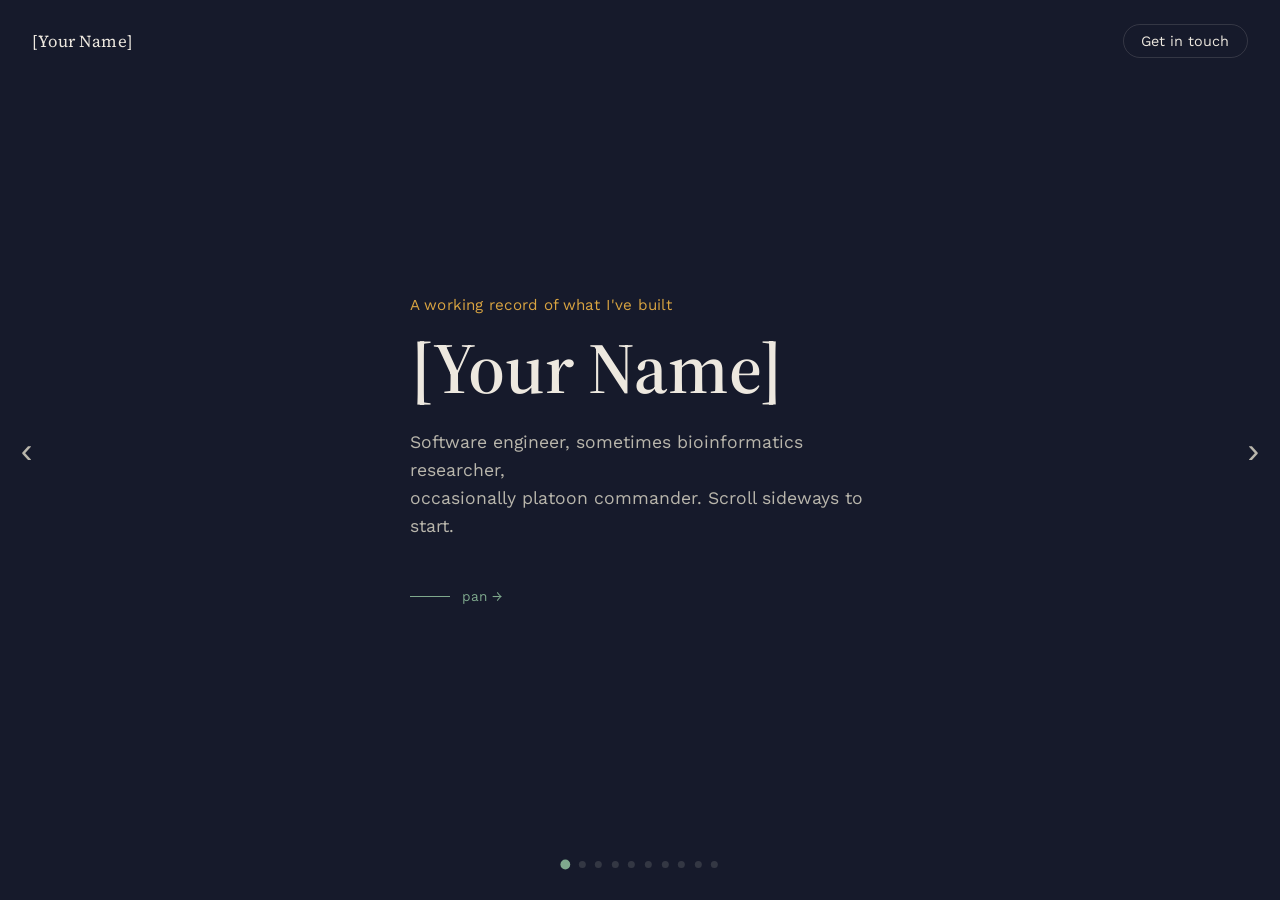
==== index.html @ c59a6c5e "feat: initial outline of website flow" ====
<!DOCTYPE html>
<html lang="en">
<head>
<meta charset="UTF-8">
<meta name="viewport" content="width=device-width, initial-scale=1.0">
<title>[Your Name] — Portfolio</title>
<link rel="preconnect" href="https://fonts.googleapis.com">
<link rel="preconnect" href="https://fonts.gstatic.com" crossorigin>
<link href="https://fonts.googleapis.com/css2?family=Source+Serif+4:ital,opsz,wght@0,8..60,400;0,8..60,600;1,8..60,500&family=Work+Sans:wght@400;500;600&display=swap" rel="stylesheet">
<link rel="stylesheet" href="styles.css">
</head>
<body>

<header class="site-chrome">
  <a class="mark" href="index.html">[Your Name]</a>
  <a class="contact-link" href="contact.html">Get in touch</a>
</header>

<div class="pan-container" id="panContainer">

  <!-- ============ HERO ============ -->
  <section class="panel hero" id="hero">
    <div class="hero-inner">
      <p class="hero-kicker">A working record of what I've built</p>
      <h1 class="hero-title">[Your Name]</h1>
      <p class="hero-sub">Software engineer, sometimes bioinformatics researcher,<br>occasionally platoon commander. Scroll sideways to start.</p>
      <div class="scroll-hint" aria-hidden="true">
        <span></span>
        <p>pan →</p>
      </div>
    </div>
  </section>

  <!-- ============ 01 — DEVIANTART ============ -->
  <section class="panel" id="deviantart">
    <div class="panel-inner layout-a">
      <div class="panel-media">
        <div class="media-slot" data-hint="Drop the DeviantArt logo here">
          <span>DeviantArt logo</span>
        </div>
      </div>
      <div class="panel-text">
        <p class="chapter">Chapter 01 — 2025</p>
        <h2>DeviantArt <em>(Wix.com)</em></h2>
        <p class="role">Data / ML Infrastructure Intern</p>
        <p class="story">Four months rebuilding production data infrastructure for a live analytics platform. I designed a zero-downtime migration off three legacy databases, built a distributed-locking system for concurrent data ingestion, and worked on ML inference pipelines for image embeddings — without ever breaking a system other teams depended on daily.</p>
        <ul class="tags">
          <li>AWS</li>
          <li>DynamoDB</li>
          <li>Glue / Spark</li>
          <li>Python</li>
          <li>SageMaker</li>
          <li>Apache Iceberg</li>
        </ul>
      </div>
    </div>
  </section>

  <!-- ============ 02 — MSL ============ -->
  <section class="panel" id="msl">
    <div class="panel-inner layout-b">
      <div class="panel-text">
        <p class="chapter">Chapter 02 — 2024</p>
        <h2>Michael Smith Laboratories</h2>
        <p class="role">Bioinformatics Co-op</p>
        <p class="story">Eight months inside a national cancer research initiative, building an unsupervised clustering pipeline to validate tumor subtype classifications from gene expression data. The analysis surfaced a real sample-mislabeling issue. I also owned the lab's data automation and cloud infrastructure, and trained the team on our analytics platform.</p>
        <ul class="tags">
          <li>Python</li>
          <li>R / DESeq2</li>
          <li>Nextflow</li>
          <li>Docker</li>
          <li>SQL</li>
        </ul>
      </div>
      <div class="panel-media">
        <div class="media-slot" data-hint="Optional: lab / sequencing related image">
          <span>Image placeholder</span>
        </div>
      </div>
    </div>
  </section>

  <!-- ============ 03 — FACULTY OF MEDICINE ============ -->
  <section class="panel" id="fom">
    <div class="panel-inner layout-a">
      <div class="panel-media">
        <div class="media-slot video" data-hint="Drop in a short video demo">
          <span>Video demo</span>
        </div>
        <div class="media-slot small" data-hint="Drop in an email example / testimonial">
          <span>Email example</span>
        </div>
      </div>
      <div class="panel-text">
        <p class="chapter">Chapter 03 — 2024</p>
        <h2>UBC Faculty of Medicine</h2>
        <p class="role">Software Engineer / Business Analyst Steward</p>
        <p class="story">Designed and built a database-backed auditing tool that cut response times nearly in half. I worked directly with stakeholders to translate real administrative workflows into working software, balancing technical architecture with requirements gathering across developers, design, and research teams.</p>
        <ul class="tags">
          <li>Oracle</li>
          <li>Oracle APEX</li>
          <li>SQL</li>
          <li>RBAC design</li>
        </ul>
      </div>
    </div>
  </section>

  <!-- ============ 04 — PLATOON COMMANDER ============ -->
  <section class="panel" id="dnd">
    <div class="panel-inner layout-b">
      <div class="panel-text">
        <p class="chapter">Chapter 04 — 2024</p>
        <h2>Platoon Commander</h2>
        <p class="role">Department of National Defence</p>
        <p class="story">Led a platoon through a summer of cadet training, managing people and shifting priorities in real time. From last-minute schedule disruptions to on-the-ground problem solving under tight timelines, it was a crash course in delegation and staying composed when the plan changes.</p>
        <ul class="tags">
          <li>Delegation</li>
          <li>Prioritization</li>
          <li>Crisis management</li>
          <li>Team coordination</li>
        </ul>
      </div>
      <div class="panel-media">
        <div class="media-slot" data-hint="Optional: training / parade photo">
          <span>Image placeholder</span>
        </div>
      </div>
    </div>
  </section>

  <!-- ============ 05 — UBC LAUNCHPAD ============ -->
  <section class="panel" id="launchpad">
    <div class="panel-inner layout-a">
      <div class="panel-media">
        <div class="media-slot" data-hint="Optional: Launchpad logo / event photo">
          <span>Image placeholder</span>
        </div>
      </div>
      <div class="panel-text">
        <p class="chapter">Chapter 05 — Ongoing</p>
        <h2>UBC Launchpad</h2>
        <p class="role">Sponsorships Coordinator</p>
        <p class="story">Sponsorships coordinator for UBC's largest software engineering club. I manage sponsor relationships end-to-end — sourcing, pitching, and building custom packages — translating between what sponsors want and what the club can realistically deliver.</p>
        <ul class="tags">
          <li>Figma</li>
          <li>Relationship management</li>
          <li>Stakeholder communication</li>
        </ul>
      </div>
    </div>
  </section>

  <!-- ============ 06 — UBC ORBIT ============ -->
  <section class="panel" id="orbit">
    <div class="panel-inner layout-b">
      <div class="panel-text">
        <p class="chapter">Chapter 06 — Ongoing</p>
        <h2>UBC Orbit <em>(ALEASAT)</em></h2>
        <p class="role">Full-Stack Developer</p>
        <p class="story">Full-stack developer on a student satellite design team, working across backend infrastructure and orbital mechanics. I've built account/API systems, debugged Kubernetes deployment failures, and automated spacecraft lifetime compliance analysis using aerospace simulation tools.</p>
        <ul class="tags">
          <li>TypeScript</li>
          <li>Prisma / PostgreSQL</li>
          <li>Docker</li>
          <li>Kubernetes</li>
          <li>Python</li>
        </ul>
      </div>
      <div class="panel-media">
        <div class="media-slot" data-hint="Drop in the team photo">
          <span>Team photo</span>
        </div>
        <div class="media-slot small" data-hint="Drop in the Orbit logo">
          <span>Logo</span>
        </div>
      </div>
    </div>
  </section>

  <!-- ============ 07 — ATHLEKIN ============ -->
  <section class="panel" id="athlekin">
    <div class="panel-inner layout-a">
      <div class="panel-media">
        <div class="media-slot video" data-hint="Drop in a demo video">
          <span>Demo video</span>
        </div>
        <div class="media-slot small" data-hint="Drop in an AI-generated cover image">
          <span>Cover image</span>
        </div>
      </div>
      <div class="panel-text">
        <p class="chapter">Project — Athlekin</p>
        <h2>Athlekin</h2>
        <p class="story placeholder-copy">[Placeholder — add a short description: what Athlekin does, who it's for, and your role building it.]</p>
        <ul class="tags placeholder-copy">
          <li>[Add tech stack]</li>
        </ul>
      </div>
    </div>
  </section>

  <!-- ============ 08 — MERN PROJECT ============ -->
  <section class="panel" id="mern-project">
    <div class="panel-inner layout-b">
      <div class="panel-text">
        <p class="chapter">Project — [Name TBD]</p>
        <h2>[MERN Project Name]</h2>
        <p class="story placeholder-copy">[Placeholder — add a short description of the project, the problem it solves, and your role.]</p>
        <ul class="tags placeholder-copy">
          <li>MongoDB</li>
          <li>Express</li>
          <li>React</li>
          <li>Node.js</li>
        </ul>
      </div>
      <div class="panel-media">
        <div class="media-slot video" data-hint="Drop in a demo video">
          <span>Demo video</span>
        </div>
      </div>
    </div>
  </section>

  <!-- ============ CLOSING ============ -->
  <section class="panel closing" id="closing">
    <div class="hero-inner">
      <h2 class="closing-title">That's the story so far.</h2>
      <p class="hero-sub">If any of it's relevant to what you're working on, I'd like to hear about it.</p>
      <a class="closing-cta" href="contact.html">Get in touch</a>
    </div>
  </section>

</div>

<nav class="dots" id="dots" aria-label="Section navigation"></nav>
<button class="pan-arrow left" id="arrowLeft" aria-label="Previous section">‹</button>
<button class="pan-arrow right" id="arrowRight" aria-label="Next section">›</button>

<script src="script.js"></script>
</body>
</html>
---- styles.css ----
/* ===== Tokens ===== */
:root{
  --ink: #161A2B;
  --ink-soft: #1D2238;
  --paper: #EDE8DF;
  --paper-dim: #B9B6AC;
  --sage: #7FA98D;
  --ochre: #D9A441;
  --line: rgba(237, 232, 223, 0.14);

  --font-display: 'Source Serif 4', serif;
  --font-body: 'Work Sans', sans-serif;
}

*{ box-sizing: border-box; }

html, body{
  margin:0;
  padding:0;
  background: var(--ink);
  color: var(--paper);
  font-family: var(--font-body);
  height: 100%;
  overflow: hidden;
}

h1, h2{
  font-family: var(--font-display);
  font-weight: 600;
  margin: 0;
}

em{ font-style: italic; color: var(--sage); }

a{ color: inherit; }

/* ===== Site chrome ===== */
.site-chrome{
  position: fixed;
  top: 0; left: 0; right: 0;
  display: flex;
  justify-content: space-between;
  align-items: center;
  padding: 1.5rem 2rem;
  z-index: 50;
  pointer-events: none;
}
.site-chrome a{ pointer-events: auto; text-decoration: none; }

.mark{
  font-family: var(--font-display);
  font-size: 1.05rem;
  letter-spacing: 0.01em;
}

.contact-link{
  font-size: 0.9rem;
  padding: 0.5rem 1.1rem;
  border: 1px solid var(--line);
  border-radius: 999px;
  transition: border-color 0.2s ease, background 0.2s ease;
}
.contact-link:hover{
  border-color: var(--sage);
  background: rgba(127,169,141,0.08);
}

/* ===== Pan container ===== */
.pan-container{
  height: 100%;
  width: 100%;
  display: flex;
  overflow-x: auto;
  overflow-y: hidden;
  scroll-snap-type: x mandatory;
  scroll-behavior: smooth;
  -webkit-overflow-scrolling: touch;
}
.pan-container::-webkit-scrollbar{ display:none; }

.panel{
  flex: 0 0 100vw;
  width: 100vw;
  height: 100%;
  scroll-snap-align: start;
  display: flex;
  align-items: center;
  justify-content: center;
  padding: 0 8vw;
  transition: opacity 0.4s ease, transform 0.4s ease;
}

/* ===== Hero / closing ===== */
.hero-inner{
  max-width: 640px;
  text-align: left;
}
.hero-kicker{
  color: var(--ochre);
  font-size: 0.95rem;
  margin: 0 0 1rem;
  letter-spacing: 0.01em;
}
.hero-title{
  font-size: clamp(2.6rem, 6vw, 4.5rem);
  line-height: 1.05;
}
.hero-sub{
  margin-top: 1.4rem;
  color: var(--paper-dim);
  font-size: 1.1rem;
  line-height: 1.6;
  max-width: 460px;
}
.scroll-hint{
  margin-top: 3rem;
  display: flex;
  align-items: center;
  gap: 0.75rem;
  color: var(--sage);
}
.scroll-hint span{
  width: 40px;
  height: 1px;
  background: var(--sage);
  display: inline-block;
  animation: pulse-line 2.2s ease-in-out infinite;
}
.scroll-hint p{ margin:0; font-size: 0.85rem; }
@keyframes pulse-line{
  0%, 100%{ width: 40px; opacity: 1; }
  50%{ width: 70px; opacity: 0.5; }
}

.closing{ text-align: center; }
.closing .hero-inner{ text-align: center; margin: 0 auto; }
.closing-title{
  font-size: clamp(2rem, 4.5vw, 3rem);
  margin-bottom: 1rem;
}
.closing-cta{
  display: inline-block;
  margin-top: 2.2rem;
  padding: 0.9rem 2rem;
  border: 1px solid var(--sage);
  border-radius: 999px;
  text-decoration: none;
  color: var(--paper);
  font-size: 1rem;
  transition: background 0.2s ease, color 0.2s ease;
}
.closing-cta:hover{
  background: var(--sage);
  color: var(--ink);
}

/* ===== Story panels ===== */
.panel-inner{
  display: grid;
  grid-template-columns: 1fr 1fr;
  gap: 5vw;
  align-items: center;
  max-width: 1200px;
  width: 100%;
}
.layout-b{ direction: rtl; }
.layout-b > *{ direction: ltr; }

.chapter{
  font-family: var(--font-display);
  font-style: italic;
  color: var(--ochre);
  font-size: 1rem;
  margin: 0 0 0.6rem;
}
.panel-text h2{
  font-size: clamp(1.8rem, 3.2vw, 2.6rem);
  line-height: 1.15;
}
.role{
  color: var(--sage);
  font-size: 0.95rem;
  margin: 0.5rem 0 1.3rem;
  font-weight: 500;
}
.story{
  color: var(--paper-dim);
  font-size: 1.02rem;
  line-height: 1.65;
  max-width: 46ch;
  margin: 0 0 1.6rem;
}

.tags{
  list-style: none;
  padding: 0;
  margin: 0;
  display: flex;
  flex-wrap: wrap;
  gap: 0.55rem;
}
.tags li{
  font-size: 0.82rem;
  padding: 0.4rem 0.85rem;
  border: 1px solid var(--line);
  border-radius: 999px;
  color: var(--paper);
}

.placeholder-copy{
  color: var(--ochre);
  opacity: 0.75;
  font-style: italic;
}

/* ===== Media slots ===== */
.panel-media{
  display: flex;
  flex-direction: column;
  gap: 1rem;
}
.media-slot{
  border: 1px dashed var(--line);
  border-radius: 6px;
  aspect-ratio: 4 / 3;
  display: flex;
  align-items: center;
  justify-content: center;
  color: var(--paper-dim);
  font-size: 0.9rem;
  background: var(--ink-soft);
}
.media-slot.video{ aspect-ratio: 16 / 9; }
.media-slot.small{ aspect-ratio: 21 / 9; }

/* ===== Progress dots ===== */
.dots{
  position: fixed;
  bottom: 2rem;
  left: 50%;
  transform: translateX(-50%);
  display: flex;
  gap: 0.6rem;
  z-index: 50;
}
.dot{
  width: 7px;
  height: 7px;
  border-radius: 50%;
  background: var(--line);
  border: none;
  cursor: pointer;
  padding: 0;
  transition: background 0.25s ease, transform 0.25s ease;
}
.dot.active{
  background: var(--sage);
  transform: scale(1.4);
}

/* ===== Pan arrows ===== */
.pan-arrow{
  position: fixed;
  top: 50%;
  transform: translateY(-50%);
  background: transparent;
  border: none;
  color: var(--paper-dim);
  font-size: 2.2rem;
  cursor: pointer;
  z-index: 50;
  padding: 0.5rem 0.8rem;
  transition: color 0.2s ease;
}
.pan-arrow:hover{ color: var(--sage); }
.pan-arrow.left{ left: 0.5rem; }
.pan-arrow.right{ right: 0.5rem; }

/* ===== Responsive ===== */
@media (max-width: 860px){
  html, body{ overflow-y: auto; overflow-x: hidden; }
  .pan-container{
    display: block;
    overflow: visible;
    height: auto;
  }
  .panel{
    width: 100%;
    height: auto;
    min-height: 100vh;
    padding: 6rem 6vw 4rem;
    scroll-snap-align: none;
  }
  .panel-inner{
    grid-template-columns: 1fr;
  }
  .layout-b{ direction: ltr; }
  .layout-b .panel-media{ order: 2; }
  .pan-arrow, .dots{ display: none; }
  .story{ max-width: none; }
}

@media (prefers-reduced-motion: reduce){
  *{ animation: none !important; transition: none !important; }
}
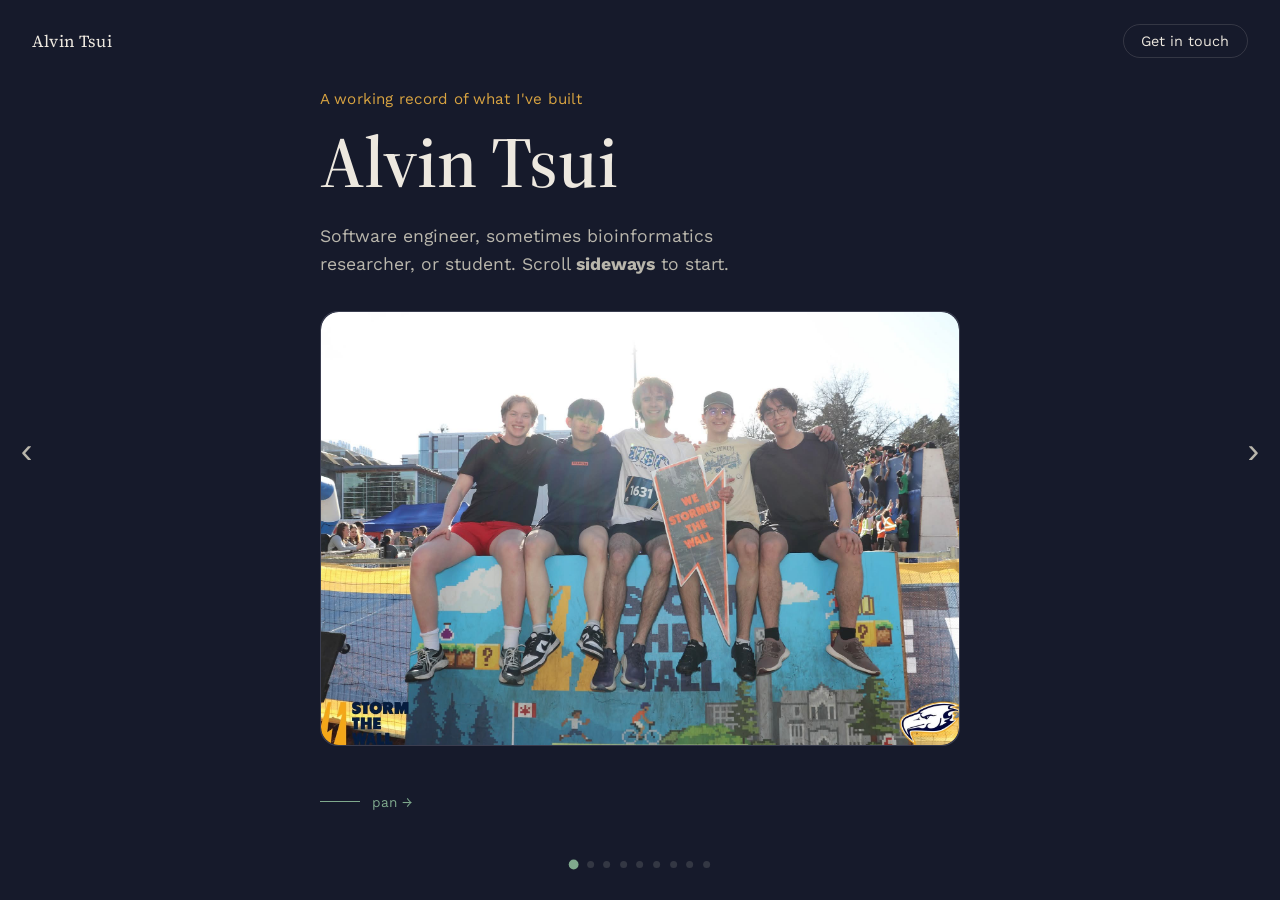
==== commit 5c52cbc3: "feat: added assets and profread writeups/formatting" ====
--- a/index.html
+++ b/index.html
@@ -3,7 +3,7 @@
 <head>
 <meta charset="UTF-8">
 <meta name="viewport" content="width=device-width, initial-scale=1.0">
-<title>[Your Name] — Portfolio</title>
+<title>Alvin Tsui — Portfolio</title>
 <link rel="preconnect" href="https://fonts.googleapis.com">
 <link rel="preconnect" href="https://fonts.gstatic.com" crossorigin>
 <link href="https://fonts.googleapis.com/css2?family=Source+Serif+4:ital,opsz,wght@0,8..60,400;0,8..60,600;1,8..60,500&family=Work+Sans:wght@400;500;600&display=swap" rel="stylesheet">
@@ -12,18 +12,22 @@
 <body>
 
 <header class="site-chrome">
-  <a class="mark" href="index.html">[Your Name]</a>
+  <a class="mark" href="index.html">Alvin Tsui</a>
   <a class="contact-link" href="contact.html">Get in touch</a>
 </header>
 
 <div class="pan-container" id="panContainer">
-
   <!-- ============ HERO ============ -->
   <section class="panel hero" id="hero">
     <div class="hero-inner">
       <p class="hero-kicker">A working record of what I've built</p>
-      <h1 class="hero-title">[Your Name]</h1>
-      <p class="hero-sub">Software engineer, sometimes bioinformatics researcher,<br>occasionally platoon commander. Scroll sideways to start.</p>
+      <h1 class="hero-title">Alvin Tsui</h1>
+      <p class="hero-sub">Software engineer, sometimes bioinformatics researcher, or student. Scroll <b>sideways</b> to start.</p>
+
+      <div class="hero-media" aria-label="Team photo from Storm the Wall">
+        <img class="hero-photo" src="assets/storm-photo.jpg" alt="Alvin and teammates posing together at Storm the Wall">
+      </div>
+
       <div class="scroll-hint" aria-hidden="true">
         <span></span>
         <p>pan →</p>
@@ -34,16 +38,13 @@
   <!-- ============ 01 — DEVIANTART ============ -->
   <section class="panel" id="deviantart">
     <div class="panel-inner layout-a">
-      <div class="panel-media">
-        <div class="media-slot" data-hint="Drop the DeviantArt logo here">
-          <span>DeviantArt logo</span>
-        </div>
-      </div>
-      <div class="panel-text">
-        <p class="chapter">Chapter 01 — 2025</p>
+      <div class="panel-media" >
+        <img src="assets/da-logo.png" alt="DeviantArt logo" class="media-slot" style="background-color: white">
+      </div>
+      <div class="panel-text">
         <h2>DeviantArt <em>(Wix.com)</em></h2>
         <p class="role">Data / ML Infrastructure Intern</p>
-        <p class="story">Four months rebuilding production data infrastructure for a live analytics platform. I designed a zero-downtime migration off three legacy databases, built a distributed-locking system for concurrent data ingestion, and worked on ML inference pipelines for image embeddings — without ever breaking a system other teams depended on daily.</p>
+        <p class="story">Four months rebuilding production data infrastructure for a live analytics platform. I designed a zero-downtime migration off three legacy databases, built a distributed-locking system for concurrent data ingestion, and worked on ML inference pipelines for image embeddings.</p>
         <ul class="tags">
           <li>AWS</li>
           <li>DynamoDB</li>
@@ -60,7 +61,6 @@
   <section class="panel" id="msl">
     <div class="panel-inner layout-b">
       <div class="panel-text">
-        <p class="chapter">Chapter 02 — 2024</p>
         <h2>Michael Smith Laboratories</h2>
         <p class="role">Bioinformatics Co-op</p>
         <p class="story">Eight months inside a national cancer research initiative, building an unsupervised clustering pipeline to validate tumor subtype classifications from gene expression data. The analysis surfaced a real sample-mislabeling issue. I also owned the lab's data automation and cloud infrastructure, and trained the team on our analytics platform.</p>
@@ -73,9 +73,7 @@
         </ul>
       </div>
       <div class="panel-media">
-        <div class="media-slot" data-hint="Optional: lab / sequencing related image">
-          <span>Image placeholder</span>
-        </div>
+        <img class="media-slot media-photo" src="assets/moh.png" alt="Michael Smith Laboratories project artwork">
       </div>
     </div>
   </section>
@@ -84,15 +82,12 @@
   <section class="panel" id="fom">
     <div class="panel-inner layout-a">
       <div class="panel-media">
-        <div class="media-slot video" data-hint="Drop in a short video demo">
-          <span>Video demo</span>
+        <div class="media-slot video fom-video">
+          <video src="assets/fom-demo.mp4" controls muted playsinline preload="metadata"></video>
         </div>
-        <div class="media-slot small" data-hint="Drop in an email example / testimonial">
-          <span>Email example</span>
-        </div>
-      </div>
-      <div class="panel-text">
-        <p class="chapter">Chapter 03 — 2024</p>
+          <img src="assets/fom-photo.jpeg" alt="Faculty of Medicine team photo" class="media-photo fom-photo">
+      </div>
+      <div class="panel-text">
         <h2>UBC Faculty of Medicine</h2>
         <p class="role">Software Engineer / Business Analyst Steward</p>
         <p class="story">Designed and built a database-backed auditing tool that cut response times nearly in half. I worked directly with stakeholders to translate real administrative workflows into working software, balancing technical architecture with requirements gathering across developers, design, and research teams.</p>
@@ -106,42 +101,16 @@
     </div>
   </section>
 
-  <!-- ============ 04 — PLATOON COMMANDER ============ -->
-  <section class="panel" id="dnd">
-    <div class="panel-inner layout-b">
-      <div class="panel-text">
-        <p class="chapter">Chapter 04 — 2024</p>
-        <h2>Platoon Commander</h2>
-        <p class="role">Department of National Defence</p>
-        <p class="story">Led a platoon through a summer of cadet training, managing people and shifting priorities in real time. From last-minute schedule disruptions to on-the-ground problem solving under tight timelines, it was a crash course in delegation and staying composed when the plan changes.</p>
-        <ul class="tags">
-          <li>Delegation</li>
-          <li>Prioritization</li>
-          <li>Crisis management</li>
-          <li>Team coordination</li>
-        </ul>
-      </div>
-      <div class="panel-media">
-        <div class="media-slot" data-hint="Optional: training / parade photo">
-          <span>Image placeholder</span>
-        </div>
-      </div>
-    </div>
-  </section>
-
   <!-- ============ 05 — UBC LAUNCHPAD ============ -->
   <section class="panel" id="launchpad">
     <div class="panel-inner layout-a">
       <div class="panel-media">
-        <div class="media-slot" data-hint="Optional: Launchpad logo / event photo">
-          <span>Image placeholder</span>
-        </div>
-      </div>
-      <div class="panel-text">
-        <p class="chapter">Chapter 05 — Ongoing</p>
+        <img class="media-slot media-photo" src="assets/launchpad.png" alt="UBC Launchpad project artwork">
+      </div>
+      <div class="panel-text">
         <h2>UBC Launchpad</h2>
         <p class="role">Sponsorships Coordinator</p>
-        <p class="story">Sponsorships coordinator for UBC's largest software engineering club. I manage sponsor relationships end-to-end — sourcing, pitching, and building custom packages — translating between what sponsors want and what the club can realistically deliver.</p>
+        <p class="story">Sponsorships coordinator for UBC's largest software engineering club. I manage sponsor relationships end-to-end (e.g sourcing, pitching, and building custom packages) and translating between what sponsors want and what the club can realistically deliver.</p>
         <ul class="tags">
           <li>Figma</li>
           <li>Relationship management</li>
@@ -155,7 +124,6 @@
   <section class="panel" id="orbit">
     <div class="panel-inner layout-b">
       <div class="panel-text">
-        <p class="chapter">Chapter 06 — Ongoing</p>
         <h2>UBC Orbit <em>(ALEASAT)</em></h2>
         <p class="role">Full-Stack Developer</p>
         <p class="story">Full-stack developer on a student satellite design team, working across backend infrastructure and orbital mechanics. I've built account/API systems, debugged Kubernetes deployment failures, and automated spacecraft lifetime compliance analysis using aerospace simulation tools.</p>
@@ -168,12 +136,8 @@
         </ul>
       </div>
       <div class="panel-media">
-        <div class="media-slot" data-hint="Drop in the team photo">
-          <span>Team photo</span>
-        </div>
-        <div class="media-slot small" data-hint="Drop in the Orbit logo">
-          <span>Logo</span>
-        </div>
+        <img class="media-slot media-photo" src="assets/mops team photo.JPG" alt="Orbit team photo">
+        <img class="media-slot media-photo" src="assets/ubc orbit team photo.JPG" alt="Orbit team photo">
       </div>
     </div>
   </section>
@@ -182,19 +146,17 @@
   <section class="panel" id="athlekin">
     <div class="panel-inner layout-a">
       <div class="panel-media">
-        <div class="media-slot video" data-hint="Drop in a demo video">
-          <span>Demo video</span>
+        <div class="media-slot video">
+          <video src="assets/Athlekin demo.mp4" controls muted playsinline preload="metadata"></video>
         </div>
-        <div class="media-slot small" data-hint="Drop in an AI-generated cover image">
-          <span>Cover image</span>
-        </div>
-      </div>
-      <div class="panel-text">
-        <p class="chapter">Project — Athlekin</p>
+      </div>
+      <div class="panel-text">
         <h2>Athlekin</h2>
-        <p class="story placeholder-copy">[Placeholder — add a short description: what Athlekin does, who it's for, and your role building it.]</p>
-        <ul class="tags placeholder-copy">
-          <li>[Add tech stack]</li>
+        <p class="story">An Android fitness tracker built solo, from local exercise logging to cloud-synced workout history. The standout feature: autofill and plateau detection that reads past performance to suggest overload strategies, plus Google Calendar integration for scheduling workouts around real availability. A crash course in Firebase quirks and Android testing along the way.</p>
+        <ul class="tags">
+          <li>Android + Kotlin</li>
+          <li>Jetpack Compose</li>
+          <li>Firebase</li>
         </ul>
       </div>
     </div>
@@ -204,10 +166,9 @@
   <section class="panel" id="mern-project">
     <div class="panel-inner layout-b">
       <div class="panel-text">
-        <p class="chapter">Project — [Name TBD]</p>
-        <h2>[MERN Project Name]</h2>
-        <p class="story placeholder-copy">[Placeholder — add a short description of the project, the problem it solves, and your role.]</p>
-        <ul class="tags placeholder-copy">
+        <h2>GCompanion</h2>
+        <p class="story">A full-stack workout tracker built from scratch, then rebuilt — React and a custom Node/Express/MongoDB backend, later migrated toward Next.js and Redux as the app grew. Along the way I added live workout-sharing over WebSockets and learned the hard way about CORS, cookies, and cross-origin auth.</p>
+        <ul class="tags">
           <li>MongoDB</li>
           <li>Express</li>
           <li>React</li>
@@ -215,8 +176,8 @@
         </ul>
       </div>
       <div class="panel-media">
-        <div class="media-slot video" data-hint="Drop in a demo video">
-          <span>Demo video</span>
+        <div class="media-slot video">
+          <video src="assets/MERN-Workout-Companion-Demo - Made with Clipchamp.mp4" controls muted playsinline preload="metadata"></video>
         </div>
       </div>
     </div>
--- a/styles.css
+++ b/styles.css
@@ -219,10 +219,25 @@
   flex-direction: column;
   gap: 1rem;
 }
+.media-slot,
+.media-slot img,
+.media-slot video,
+.hero-photo{
+  display: block;
+  width: 100%;
+  height: 100%;
+}
+
+.media-slot img,
+.hero-photo{
+  object-fit: cover;
+  object-position: center;
+}
 .media-slot{
-  border: 1px dashed var(--line);
-  border-radius: 6px;
+  border: 1px solid var(--line);
+  border-radius: 12px;
   aspect-ratio: 4 / 3;
+  overflow: hidden;
   display: flex;
   align-items: center;
   justify-content: center;
@@ -231,7 +246,69 @@
   background: var(--ink-soft);
 }
 .media-slot.video{ aspect-ratio: 16 / 9; }
+img.media-slot,
+img.media-photo{
+  width: auto;
+  max-width: 100%;
+  height: auto;
+  max-height: 100%;
+  display: block;
+  margin: 0 auto;
+  object-fit: contain;
+  aspect-ratio: auto;
+  border: none;
+  background: transparent;
+  overflow: visible;
+}
+#orbit .panel-media .media-slot {
+  width: min(100%, 440px);
+  margin: 0 auto;
+  aspect-ratio: auto;
+  height: auto;
+  overflow: visible;
+  background: transparent;
+  border: none;
+}
+#orbit .panel-media .media-slot img {
+  width: 100%;
+  height: auto;
+  object-fit: contain;
+  display: block;
+}
 .media-slot.small{ aspect-ratio: 21 / 9; }
+.media-slot video{
+  object-fit: contain;
+  background: #000;
+}
+.media-photo{ border: 1px solid var(--line); }
+
+.fom-video,
+.fom-image{
+  width: min(100%, 760px);
+  margin: 0 auto;
+}
+.fom-image{
+  aspect-ratio: 16 / 11;
+}
+.fom-photo{
+  object-fit: contain;
+  object-position: center;
+  transform: none;
+  background: transparent;
+}
+
+.hero-media{
+  margin-top: 2rem;
+  width: min(760px, 100%);
+  height: clamp(230px, 34vw, 440px);
+  border-radius: 18px;
+  overflow: hidden;
+  border: 1px solid var(--line);
+  background: var(--ink-soft);
+}
+.hero-photo{
+  border-radius: 18px;
+}
 
 /* ===== Progress dots ===== */
 .dots{
